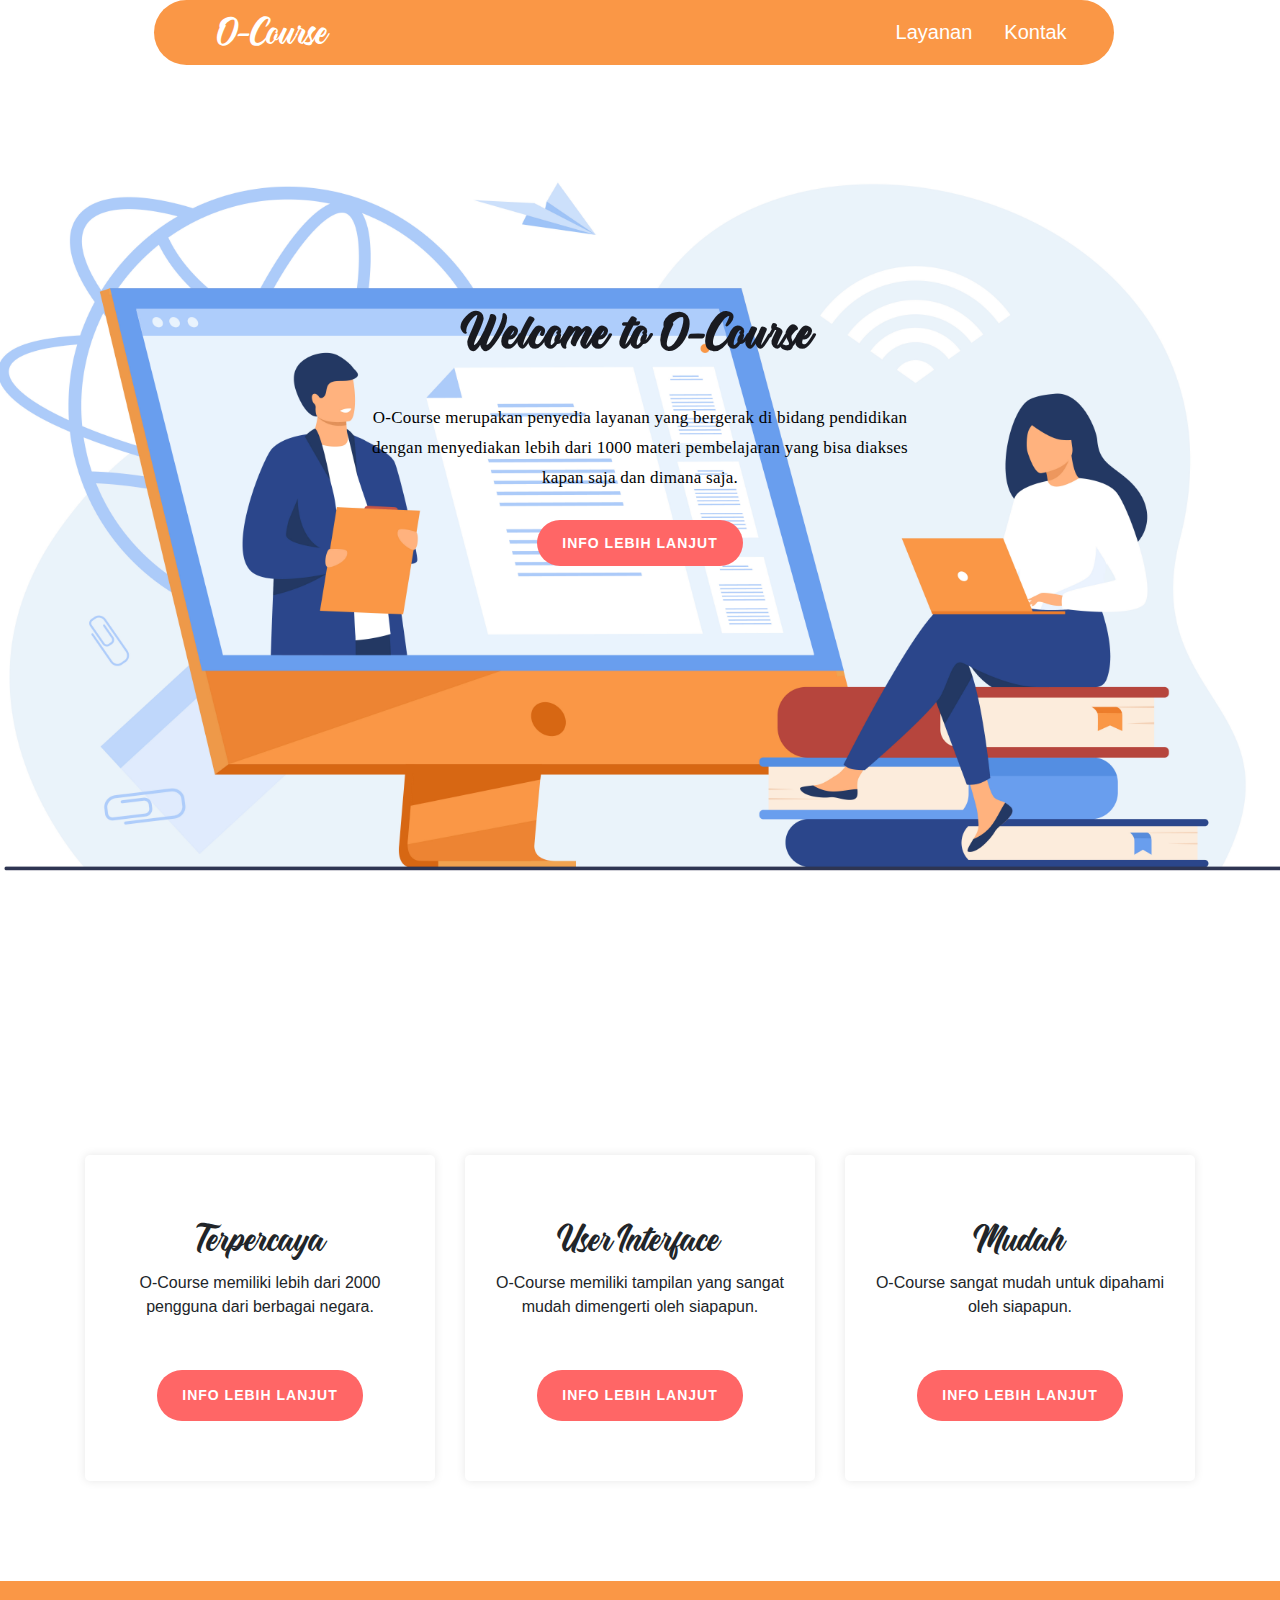
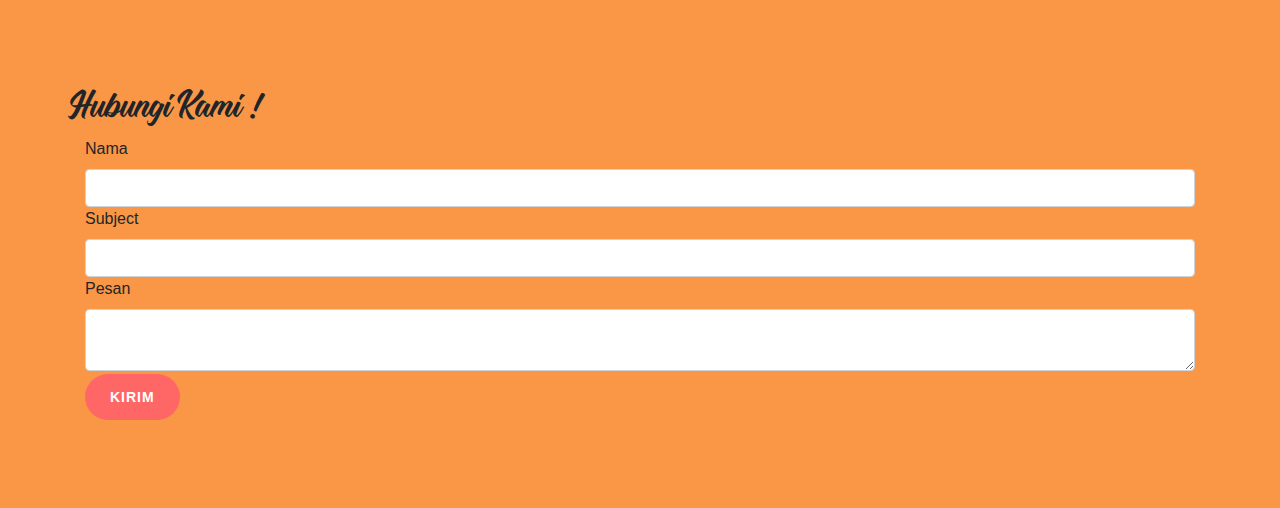
==== index.html @ b2d7bbd5 "Add files via upload" ====
<html>
  <head>
    <title>CSS Template</title>
    <meta charset="utf-8">
    <meta name="viewport" content="width=device-width, initial-scale=1">
    <link href="bootstrap.min.css" type="text/css" rel="stylesheet"/>
    <link href="style.css" type="text/css" rel="stylesheet"/>

  </head>
    <body>
      <!-- Menu -->
      <nav class="nav">
        <div class="container">
            <div class="logo"">
                <a href="#" style="font-family: Legends; color: #fff;">O-Course</a>
            </div>
            <div id="mainListDiv" class="main_list">
                <ul class="navlinks">
                    <li><a href="#layanan">Layanan</a></li>
                    <li><a href="#kontak">Kontak</a></li>
                </ul>
            </div>
        </div>
    </nav>

    <!-- Header -->
    <div class="welcome-area" id="welcome">
  		<div class="header-text">
  			<div class="container">
  				<div class="row">
  					<div class="center-text col-lg-6 col-md-12 col-sm-12 col-xs-12">
  						<h1 class="judul-head">Welcome to O-Course</h1>
  						<p>O-Course merupakan penyedia layanan yang bergerak di bidang pendidikan dengan menyediakan lebih dari 1000 materi pembelajaran yang bisa diakses kapan saja dan dimana saja.</p>
  						<a href="#layanan" class="main-button">Info Lebih Lanjut</a>
  					</div>
  				</div>
  			</div>
  		</div>
  	</div>


  	<!-- Layanan -->
    <section class="section" id="layanan">
  		<div class="container">
  			<div class="row">
  				<div class="col-lg-4 col-md-6 col-sm-12 col-xs-12">
  					<div class="features-item">
  							<h1 class="judul">Terpercaya</h1>
  							<p>O-Course memiliki lebih dari 2000 pengguna dari berbagai negara.</p>
  							<a href="#kontak" class="main-button">
  								Info Lebih Lanjut
  							</a>
  						</div>
  					</div>
  				<div class="col-lg-4 col-md-6 col-sm-12 col-xs-12">
  					<div class="features-item">
  							<h1 class="judul">User Interface</h1>
  							<p>O-Course memiliki tampilan yang sangat mudah dimengerti oleh siapapun.</p>
  							<a href="#kontak" class="main-button">
  								Info Lebih Lanjut
  							</a>
  					</div>
  				</div>
  				<div class="col-lg-4 col-md-6 col-sm-12 col-xs-12">
  					<div class="features-item">
  							<h1 class="judul">Mudah</h1>
  							<p>O-Course sangat mudah untuk dipahami oleh siapapun.</p>
  							<a href="#kontak" class="main-button">
  								Info Lebih Lanjut
  							</a>
  					</div>
  				</div>
  			</div>
  	</section>

    <!-- Kontak -->
    <section class="section" id="kontak">
      <div class="container">
        <div class="row">
          <h1 class="judul">Hubungi Kami !</h1>
          <div class="col-md-12 mb-md-0 mb-5">
            <form id="contact-form">
                <div class="row">
                    <div class="col-md-12">
                        <div class="md-form mb-0">
                          <label for="name" class="">Nama</label>
                          <input type="text" id="name" name="name" class="form-control">
                        </div>
                    </div>
                </div>

                <div class="row">
                    <div class="col-md-12">
                        <div class="md-form mb-0">
                          <label for="subject" class="">Subject</label>
                          <input type="text" id="subject" name="subject" class="form-control">
                        </div>
                    </div>
                </div>

                <div class="row">
                    <div class="col-md-12">
                        <div class="md-form">
                          <label for="message">Pesan</label>
                          <textarea type="text" id="message" name="message" rows="2" class="form-control md-textarea"></textarea>
                        </div>
                    </div>
                </div>
            </form>

            <div class="text-center text-md-left">
                <a href="javascript:;" onclick="result();" class="main-button">Kirim</a>
            </div>
          </div>
        </div>
      </section>

      <script>
        function result(){
          alert('Pesan berhasil dikirim !');
        }
      </script>

    </body>
</html>
---- style.css ----
@font-face {
  font-family: 'Legends';
  src: url('Legends.ttf');
}

@font-face {
  font-family: 'agfb';
  src: url('AGENCYB.ttf');
}

* {
  box-sizing: border-box;
  font-family: Arial, Helvetica, sans-serif;
}

body {
  margin: 0;
  font-family: Arial, Helvetica, sans-serif;

}

/* Menu */
.nav {
    width: 75%;
    height: 65px;
    position: relative;
    line-height: 65px;
    text-align: center;
    background-color: #fa9746;
    border-radius: 50px;
    left: 12%;
}

.nav div.logo {
    float: left;
    width: auto;
    height: auto;
    padding-left: 3rem;
}

.nav div.logo a {
    text-decoration: none;
    color: #;
    font-size: 2.5rem;
}

.nav div.logo a:hover {
    color: #00E676;
}

.nav div.main_list {
    height: 65px;
    float: right;
}

.nav div.main_list ul {
    width: 100%;
    height: 65px;
    display: flex;
    list-style: none;
    margin: 0;
    padding: 0;
}

.nav div.main_list ul li {
    width: auto;
    height: 65px;
    padding: 0;
    padding-right: 32px;
}

.nav div.main_list ul li a {
    text-decoration: none;
    color: #fff;
    line-height: 65px;
    font-size: 20px;
}

.nav div.main_list ul li a:hover {
    color: #00E676;
}

/* Welcome */

.welcome-area {
  width: 100%;
  height: 100vh;
  min-height: 793px;
  background-image: url('bg1.jpg');
  background-repeat: no-repeat;
  background-position: top;
  background-size: cover;
}

.welcome-area .header-text .center-text {
  position: relative;
  align-self: center;
  margin-top: 20%;
  margin-left: 25%;
  text-align: center;
}

.welcome-area .header-text h1 {
  font-family: Legends;
  font-weight: 900;
  font-size: 52px;
  line-height: 80px;
  letter-spacing: 1px;
  margin-bottom: 30px;
  color: #191a20;
}

.welcome-area .header-text p {
  font-family: agfb;
  font-weight: 300;
  font-size: 17px;
  color: #000;
  line-height: 30px;
  letter-spacing: 0.25px;
  margin-bottom: 40px;
  position: relative;
}


/* Layanan */
#layanan {
  top:10%;
  padding: 100px 0px;
  position: relative;
  z-index: 9;
}

.features-item {
  border-radius: 5px;
  padding: 60px 30px;
  text-align: center;
  box-shadow: 0px 0px 10px rgba(0,0,0,0.1);
}

.features-item h2 {
  z-index: 9;
  position: absolute;
  top: 15px;
  left: 45px;
  font-size: 100px;
  font-weight: 600;
  color: #fdefe9;
}

.features-item img {
  z-index: 10;
  position: relative;
  max-width: 100%;
  margin-bottom: 40px;
}

.features-item h4 {
  margin-top: 0px;
  font-size: 22px;
  color: #1e1e1e;
  margin-bottom: 25px;
}

.judul {
  font-family: Legends;
}

.features-item .main-button {
  margin-top: 35px;
  display: inline-block;
}

a.main-button-slider:hover {
  background-color: #006666;
}

a.main-button {
  font-size: 14px;
  border-radius: 25px;
  padding: 15px 25px;
  background-color: #ff6666;
  text-transform: uppercase;
  color: #fff;
  font-weight: 600;
  letter-spacing: 1px;
  -webkit-transition: all 0.3s ease 0s;
  -moz-transition: all 0.3s ease 0s;
  -o-transition: all 0.3s ease 0s;
  transition: all 0.3s ease 0s;
}

a.main-button:hover {
  background-color: #006666;
}

/* Kontak Menggunakan Bootstrap */
#kontak {
  top:10%;
  padding: 100px 0px;
  background-color: #fa9746;
  position: relative;
  z-index: 9;
}
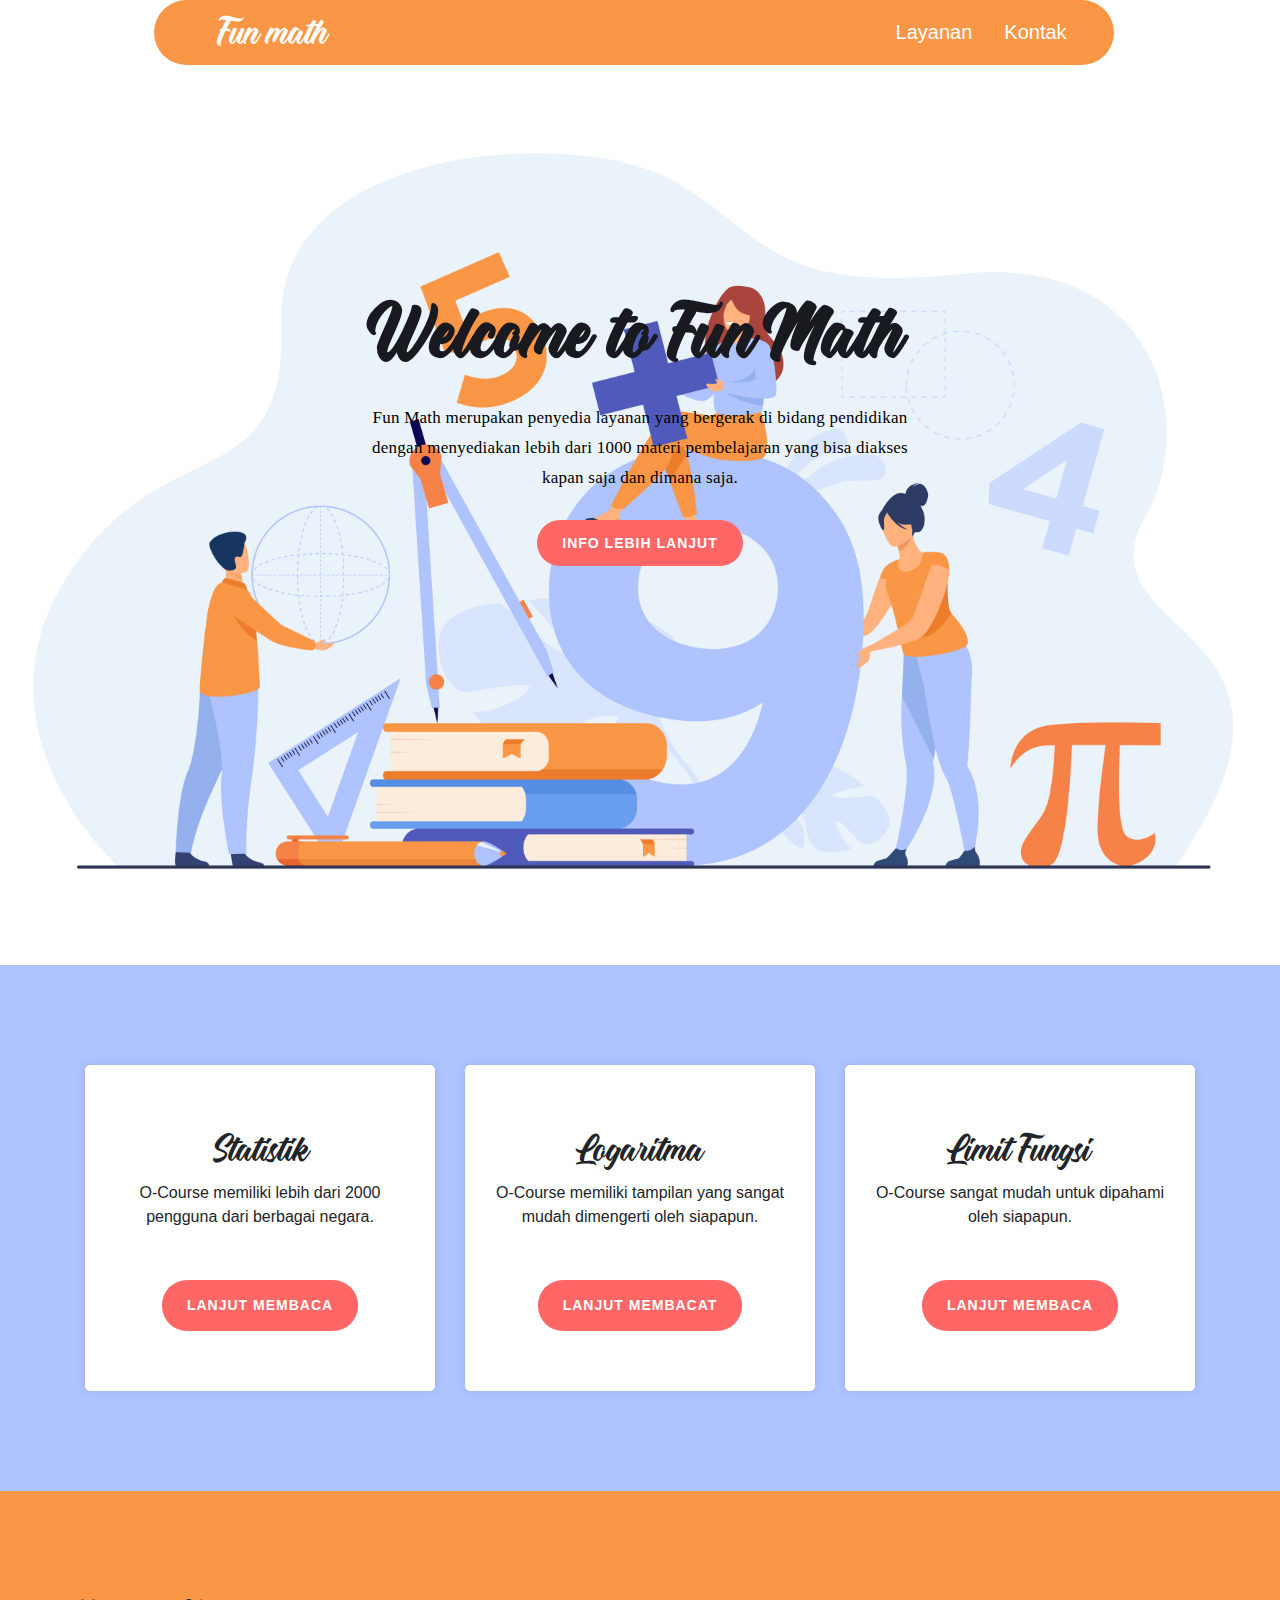
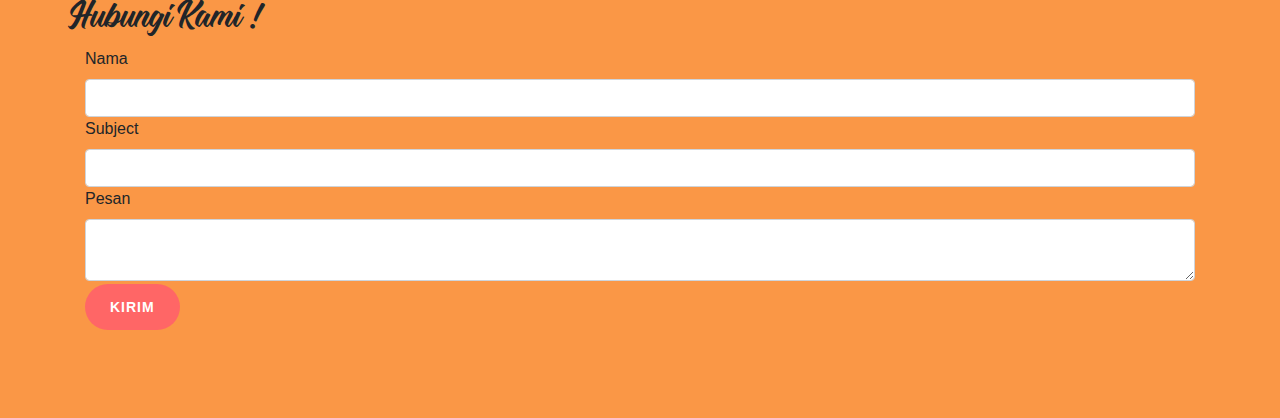
==== commit cd27666a: "Add files via upload" ====
--- a/index.html
+++ b/index.html
@@ -1,6 +1,6 @@
 <html>
   <head>
-    <title>CSS Template</title>
+    <title>Fun Math</title>
     <meta charset="utf-8">
     <meta name="viewport" content="width=device-width, initial-scale=1">
     <link href="bootstrap.min.css" type="text/css" rel="stylesheet"/>
@@ -11,8 +11,8 @@
       <!-- Menu -->
       <nav class="nav">
         <div class="container">
-            <div class="logo"">
-                <a href="#" style="font-family: Legends; color: #fff;">O-Course</a>
+            <div class="logo">
+                <a href="index.html">Fun math</a>
             </div>
             <div id="mainListDiv" class="main_list">
                 <ul class="navlinks">
@@ -29,8 +29,8 @@
   			<div class="container">
   				<div class="row">
   					<div class="center-text col-lg-6 col-md-12 col-sm-12 col-xs-12">
-  						<h1 class="judul-head">Welcome to O-Course</h1>
-  						<p>O-Course merupakan penyedia layanan yang bergerak di bidang pendidikan dengan menyediakan lebih dari 1000 materi pembelajaran yang bisa diakses kapan saja dan dimana saja.</p>
+  						<h1>Welcome to Fun Math</h1>
+  						<p>Fun Math merupakan penyedia layanan yang bergerak di bidang pendidikan dengan menyediakan lebih dari 1000 materi pembelajaran yang bisa diakses kapan saja dan dimana saja.</p>
   						<a href="#layanan" class="main-button">Info Lebih Lanjut</a>
   					</div>
   				</div>
@@ -45,28 +45,28 @@
   			<div class="row">
   				<div class="col-lg-4 col-md-6 col-sm-12 col-xs-12">
   					<div class="features-item">
-  							<h1 class="judul">Terpercaya</h1>
+  							<h1 class="judul">Statistik</h1>
   							<p>O-Course memiliki lebih dari 2000 pengguna dari berbagai negara.</p>
-  							<a href="#kontak" class="main-button">
-  								Info Lebih Lanjut
+  							<a href="materi1.html" class="main-button">
+  								Lanjut Membaca
   							</a>
   						</div>
   					</div>
   				<div class="col-lg-4 col-md-6 col-sm-12 col-xs-12">
   					<div class="features-item">
-  							<h1 class="judul">User Interface</h1>
+  							<h1 class="judul">Logaritma</h1>
   							<p>O-Course memiliki tampilan yang sangat mudah dimengerti oleh siapapun.</p>
-  							<a href="#kontak" class="main-button">
-  								Info Lebih Lanjut
+  							<a href="materi2.html" class="main-button">
+  								Lanjut Membacat
   							</a>
   					</div>
   				</div>
   				<div class="col-lg-4 col-md-6 col-sm-12 col-xs-12">
   					<div class="features-item">
-  							<h1 class="judul">Mudah</h1>
+  							<h1 class="judul">Limit Fungsi</h1>
   							<p>O-Course sangat mudah untuk dipahami oleh siapapun.</p>
-  							<a href="#kontak" class="main-button">
-  								Info Lebih Lanjut
+  							<a href="materi3.html" class="main-button">
+  								Lanjut Membaca
   							</a>
   					</div>
   				</div>
@@ -114,8 +114,25 @@
           </div>
         </div>
       </section>
+      <script src="jquery.min.js"></script>
+      <script>
 
-      <script>
+
+         $(document).ready(function() {
+
+           $("#btn1").click(function() {
+             $("#materi1").show(1000);
+             $("#materi2").hide(1000);
+           })
+
+           $("#btn2").click(function() {
+             $("#materi1").hide(1000);
+             $("#materi2").show(1000);
+           })
+
+
+         });
+
         function result(){
           alert('Pesan berhasil dikirim !');
         }
--- a/style.css
+++ b/style.css
@@ -40,8 +40,8 @@
 }
 
 .nav div.logo a {
-    text-decoration: none;
-    color: #;
+    font-family: Legends;
+    color: #fff;
     font-size: 2.5rem;
 }
 
@@ -104,7 +104,7 @@
 .welcome-area .header-text h1 {
   font-family: Legends;
   font-weight: 900;
-  font-size: 52px;
+  font-size: 80px;
   line-height: 80px;
   letter-spacing: 1px;
   margin-bottom: 30px;
@@ -125,13 +125,14 @@
 
 /* Layanan */
 #layanan {
-  top:10%;
   padding: 100px 0px;
+  background-color: #afc3ff;
   position: relative;
   z-index: 9;
 }
 
 .features-item {
+  background-color: #fff;
   border-radius: 5px;
   padding: 60px 30px;
   text-align: center;
@@ -194,9 +195,23 @@
   background-color: #006666;
 }
 
+#materi1, #materi2, #materi3 {
+  padding: 100px 0px;
+  position: relative;
+  z-index: 9;
+}
+
+.materi-item {
+  background-color: #fff;
+  border-radius: 5px;
+  padding: 60px 30px;
+  box-shadow: 0px 0px 10px rgba(0,0,0,0.1);
+}
+
+
+
 /* Kontak Menggunakan Bootstrap */
 #kontak {
-  top:10%;
   padding: 100px 0px;
   background-color: #fa9746;
   position: relative;
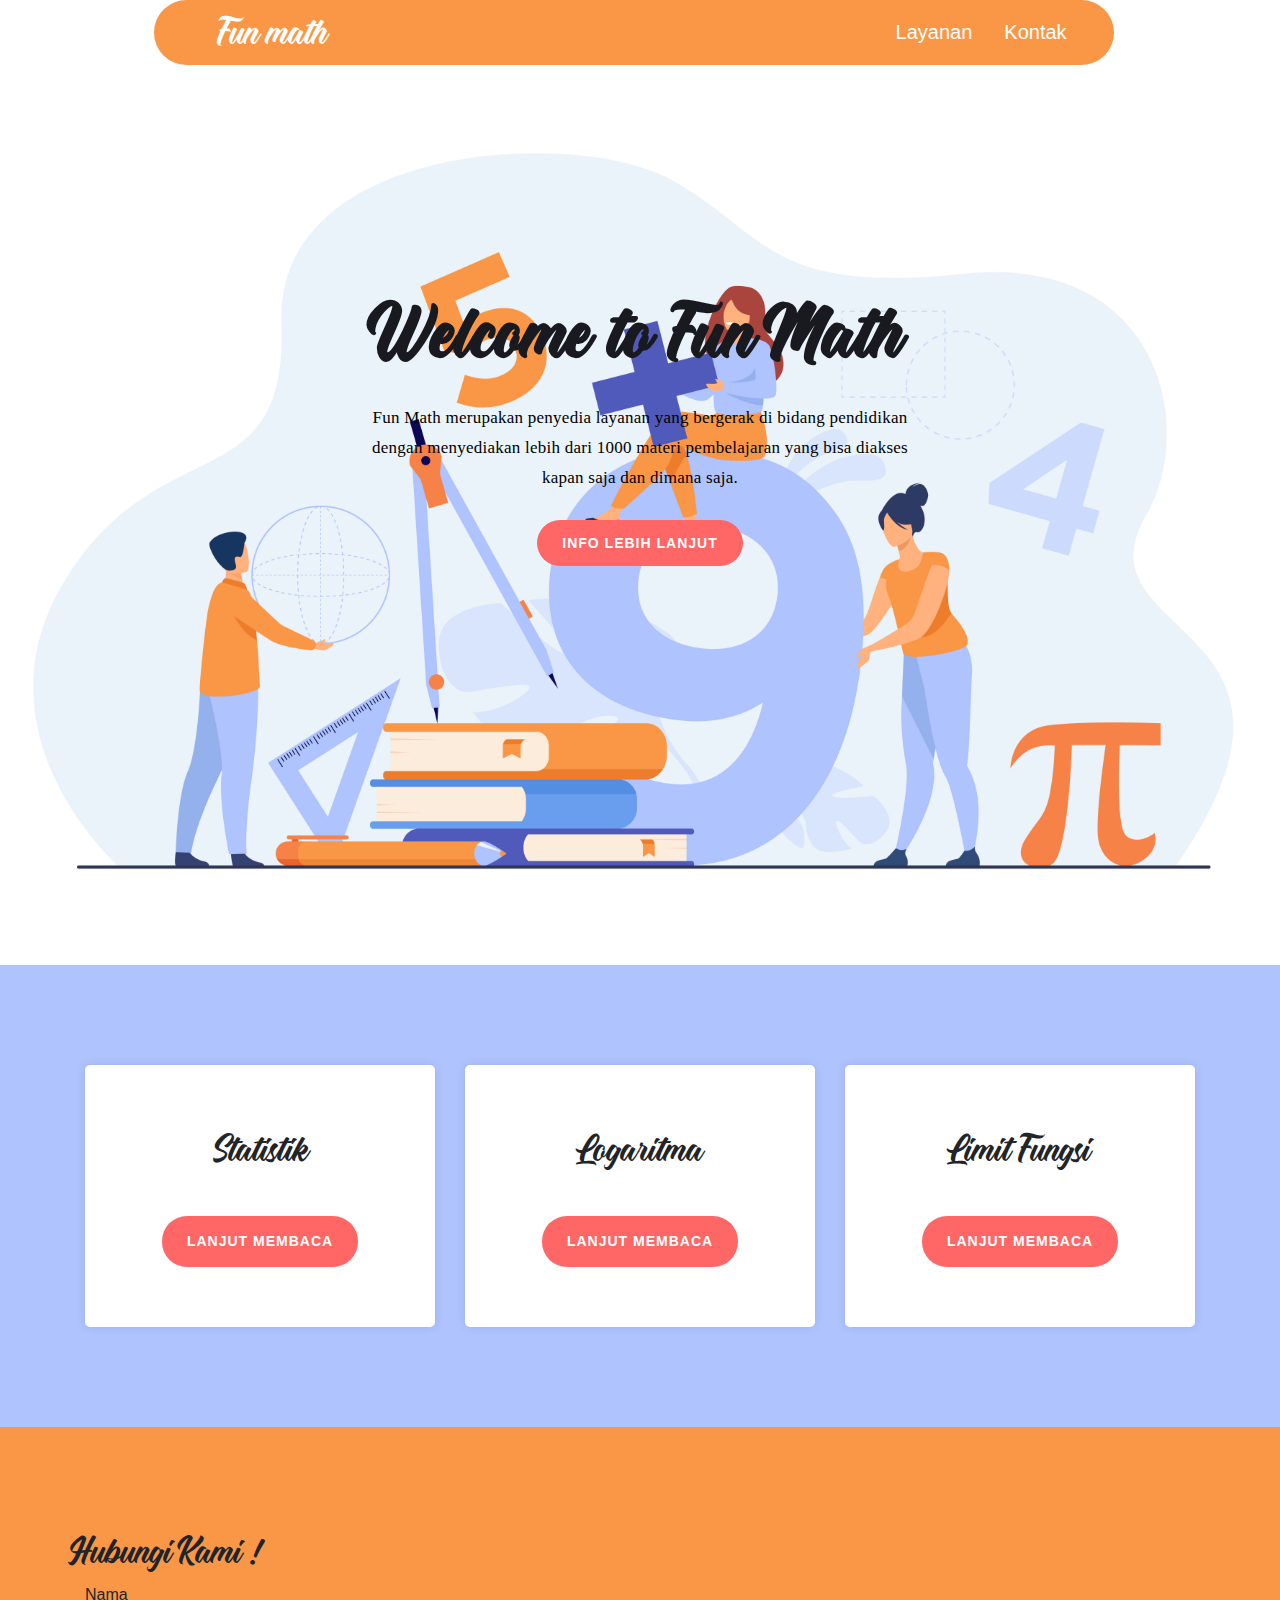
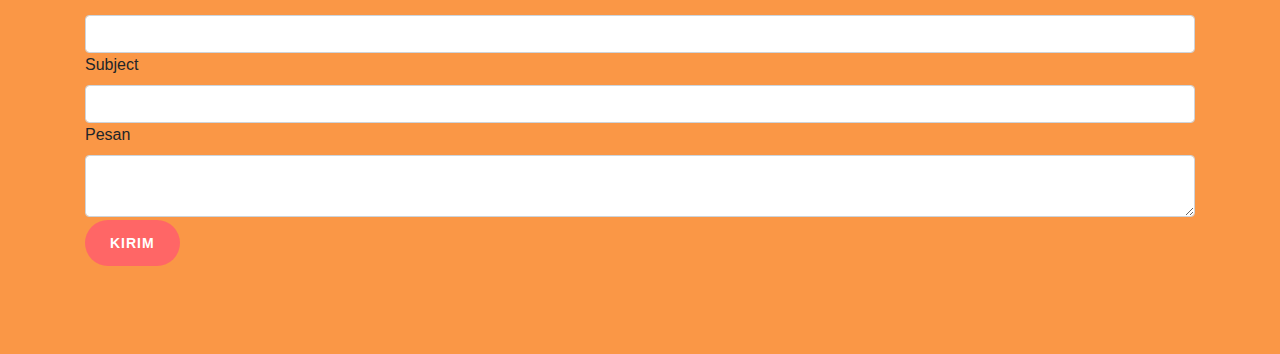
==== commit 8a67d83e: "Update index.html" ====
--- a/index.html
+++ b/index.html
@@ -46,7 +46,6 @@
   				<div class="col-lg-4 col-md-6 col-sm-12 col-xs-12">
   					<div class="features-item">
   							<h1 class="judul">Statistik</h1>
-  							<p>O-Course memiliki lebih dari 2000 pengguna dari berbagai negara.</p>
   							<a href="materi1.html" class="main-button">
   								Lanjut Membaca
   							</a>
@@ -55,16 +54,14 @@
   				<div class="col-lg-4 col-md-6 col-sm-12 col-xs-12">
   					<div class="features-item">
   							<h1 class="judul">Logaritma</h1>
-  							<p>O-Course memiliki tampilan yang sangat mudah dimengerti oleh siapapun.</p>
   							<a href="materi2.html" class="main-button">
-  								Lanjut Membacat
+  								Lanjut Membaca
   							</a>
   					</div>
   				</div>
   				<div class="col-lg-4 col-md-6 col-sm-12 col-xs-12">
   					<div class="features-item">
   							<h1 class="judul">Limit Fungsi</h1>
-  							<p>O-Course sangat mudah untuk dipahami oleh siapapun.</p>
   							<a href="materi3.html" class="main-button">
   								Lanjut Membaca
   							</a>
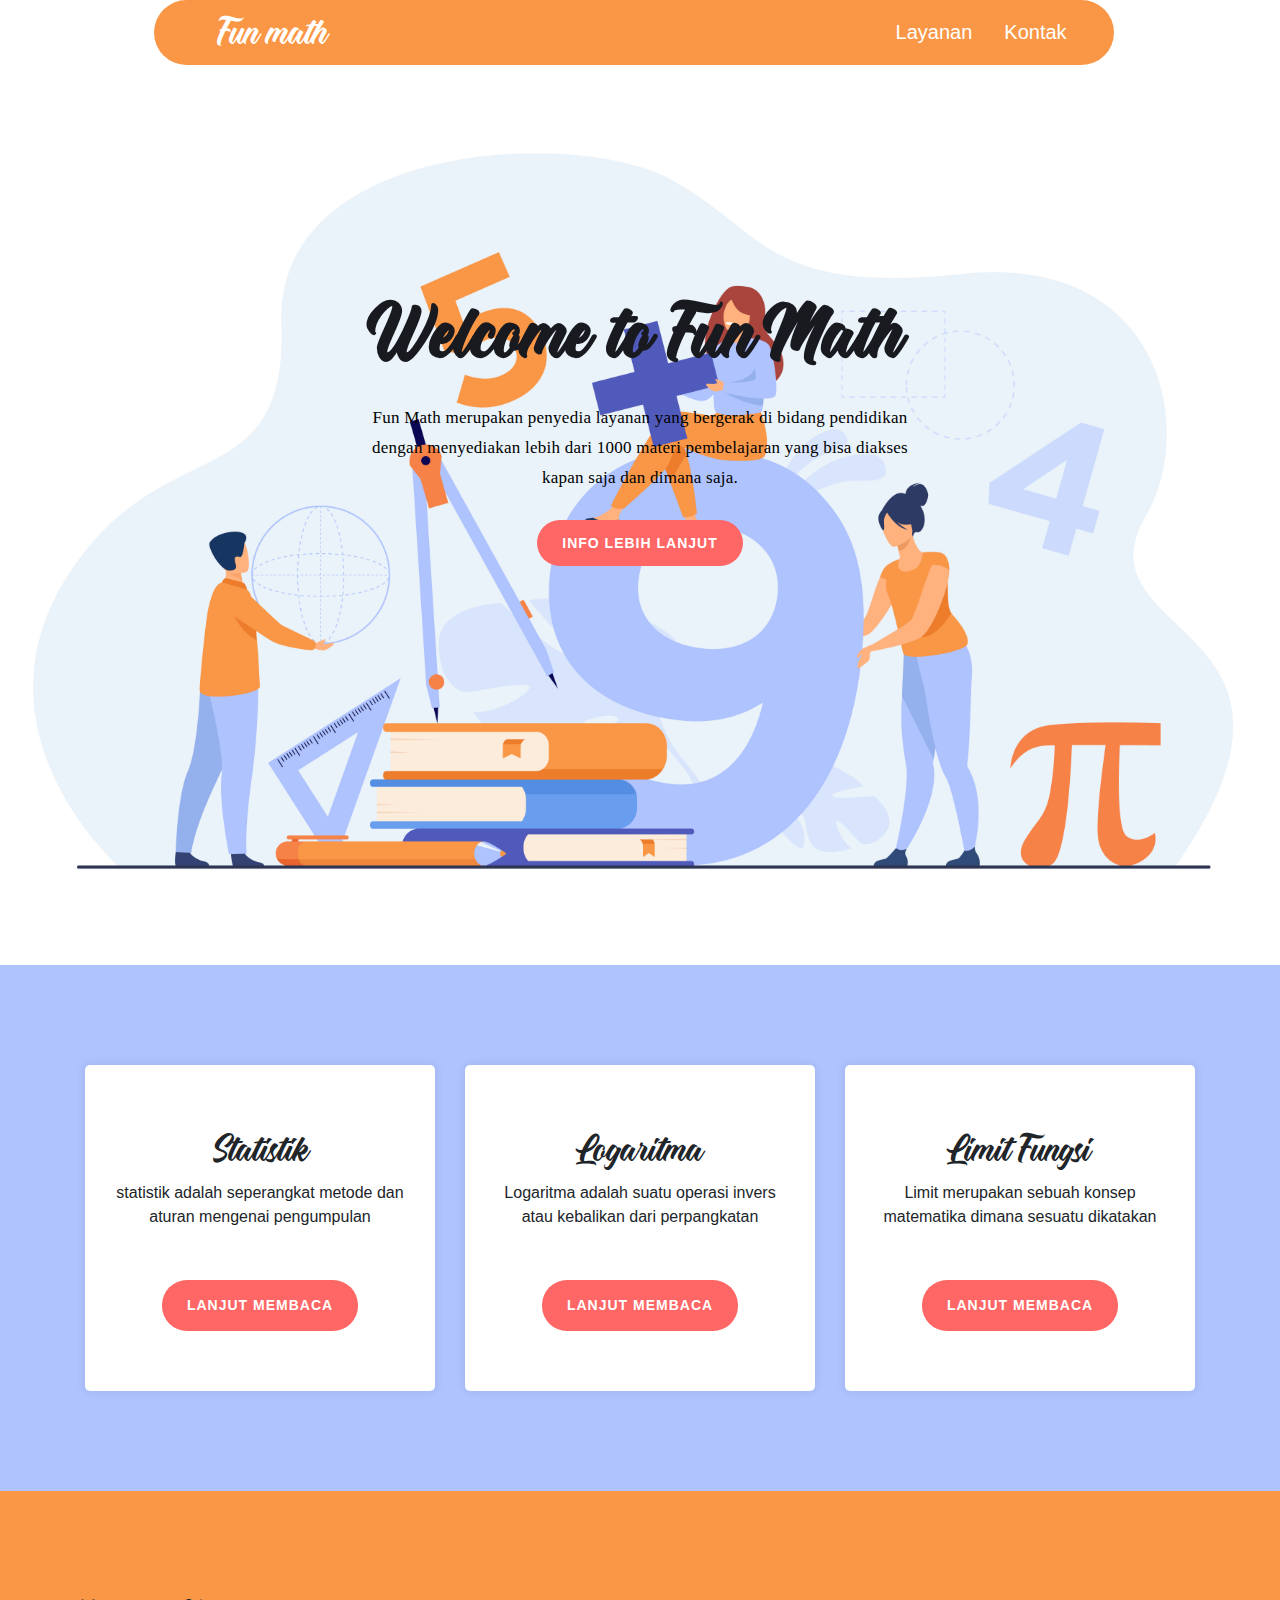
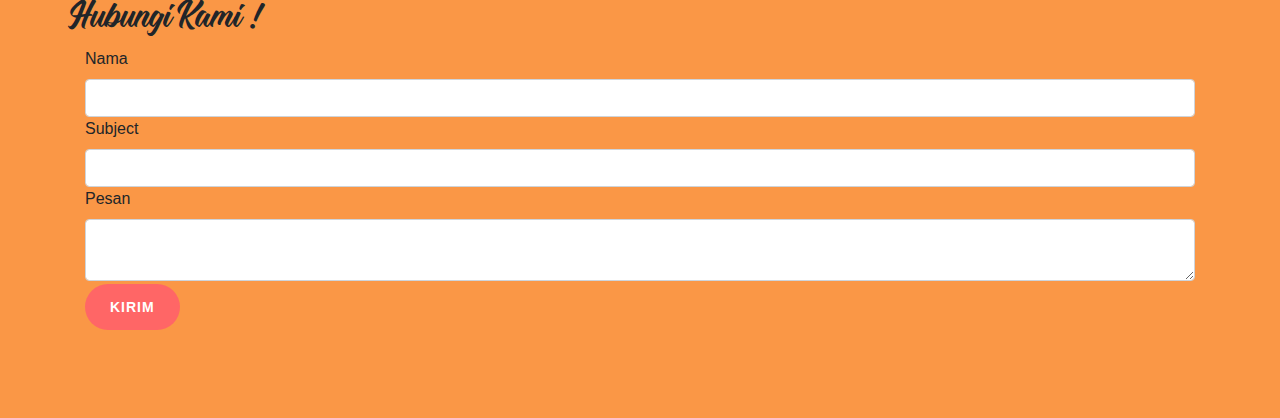
==== commit 89589425: "Update index.html" ====
--- a/index.html
+++ b/index.html
@@ -46,6 +46,7 @@
   				<div class="col-lg-4 col-md-6 col-sm-12 col-xs-12">
   					<div class="features-item">
   							<h1 class="judul">Statistik</h1>
+                <p>statistik adalah seperangkat metode dan aturan mengenai pengumpulan</p>
   							<a href="materi1.html" class="main-button">
   								Lanjut Membaca
   							</a>
@@ -54,6 +55,7 @@
   				<div class="col-lg-4 col-md-6 col-sm-12 col-xs-12">
   					<div class="features-item">
   							<h1 class="judul">Logaritma</h1>
+                <p>Logaritma adalah suatu operasi invers atau kebalikan dari perpangkatan</p>
   							<a href="materi2.html" class="main-button">
   								Lanjut Membaca
   							</a>
@@ -62,6 +64,7 @@
   				<div class="col-lg-4 col-md-6 col-sm-12 col-xs-12">
   					<div class="features-item">
   							<h1 class="judul">Limit Fungsi</h1>
+                <p>Limit merupakan sebuah konsep matematika dimana sesuatu dikatakan</p>
   							<a href="materi3.html" class="main-button">
   								Lanjut Membaca
   							</a>
@@ -113,23 +116,6 @@
       </section>
       <script src="jquery.min.js"></script>
       <script>
-
-
-         $(document).ready(function() {
-
-           $("#btn1").click(function() {
-             $("#materi1").show(1000);
-             $("#materi2").hide(1000);
-           })
-
-           $("#btn2").click(function() {
-             $("#materi1").hide(1000);
-             $("#materi2").show(1000);
-           })
-
-
-         });
-
         function result(){
           alert('Pesan berhasil dikirim !');
         }
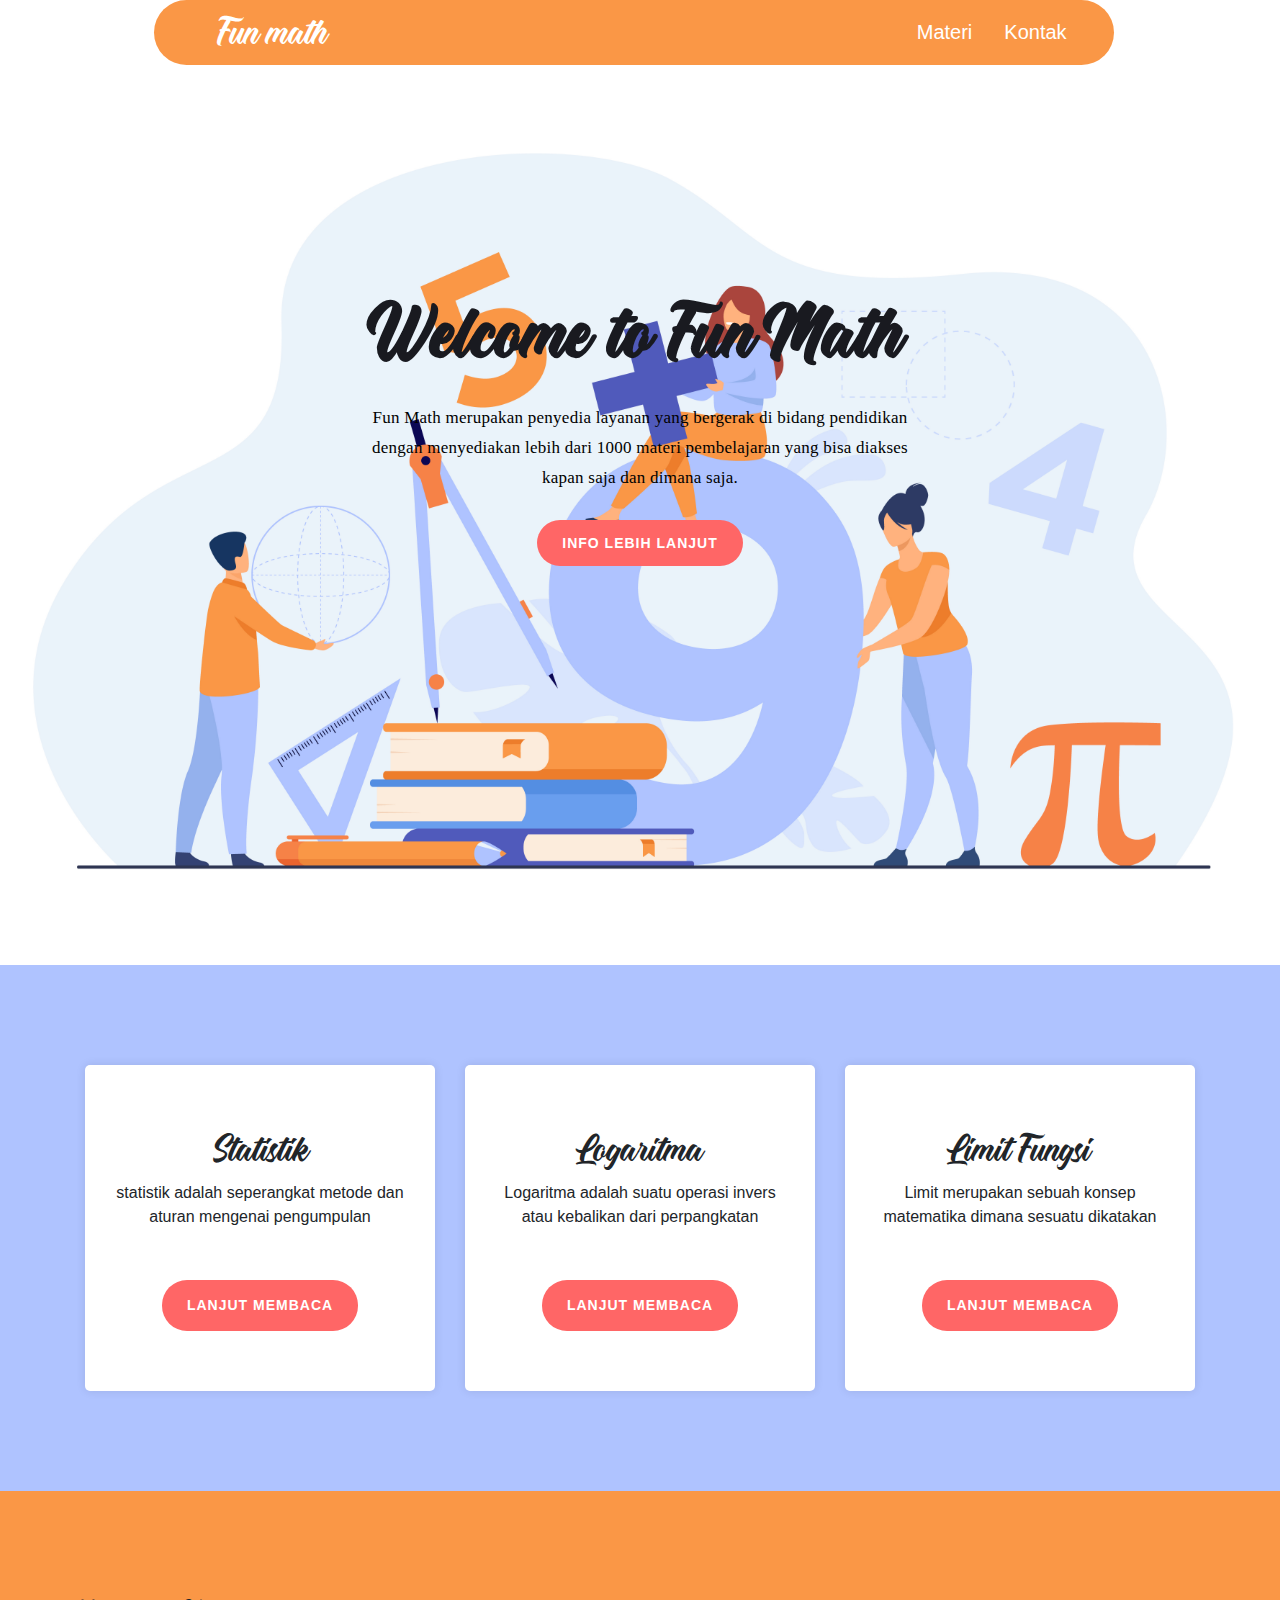
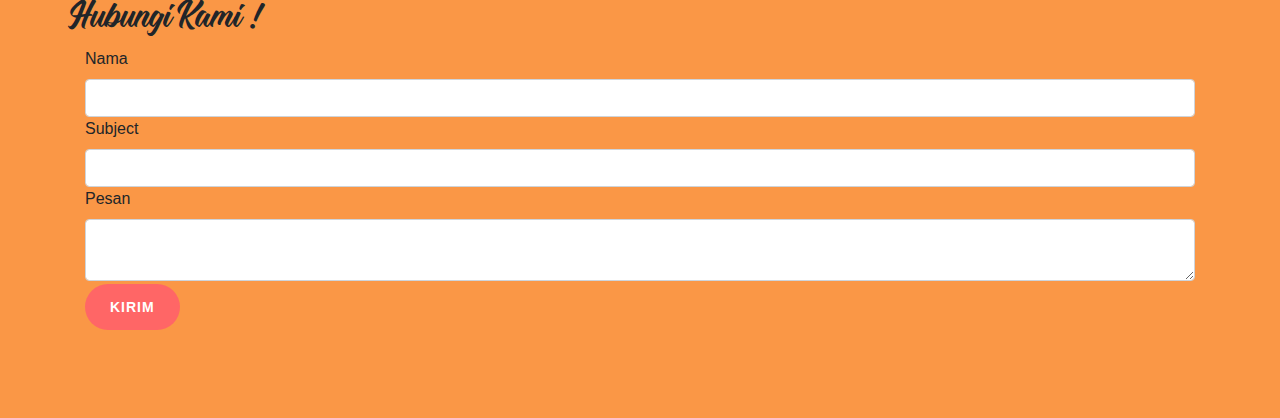
==== commit 5f6ea159: "Update index.html" ====
--- a/index.html
+++ b/index.html
@@ -16,7 +16,7 @@
             </div>
             <div id="mainListDiv" class="main_list">
                 <ul class="navlinks">
-                    <li><a href="#layanan">Layanan</a></li>
+                    <li><a href="#layanan">Materi</a></li>
                     <li><a href="#kontak">Kontak</a></li>
                 </ul>
             </div>
